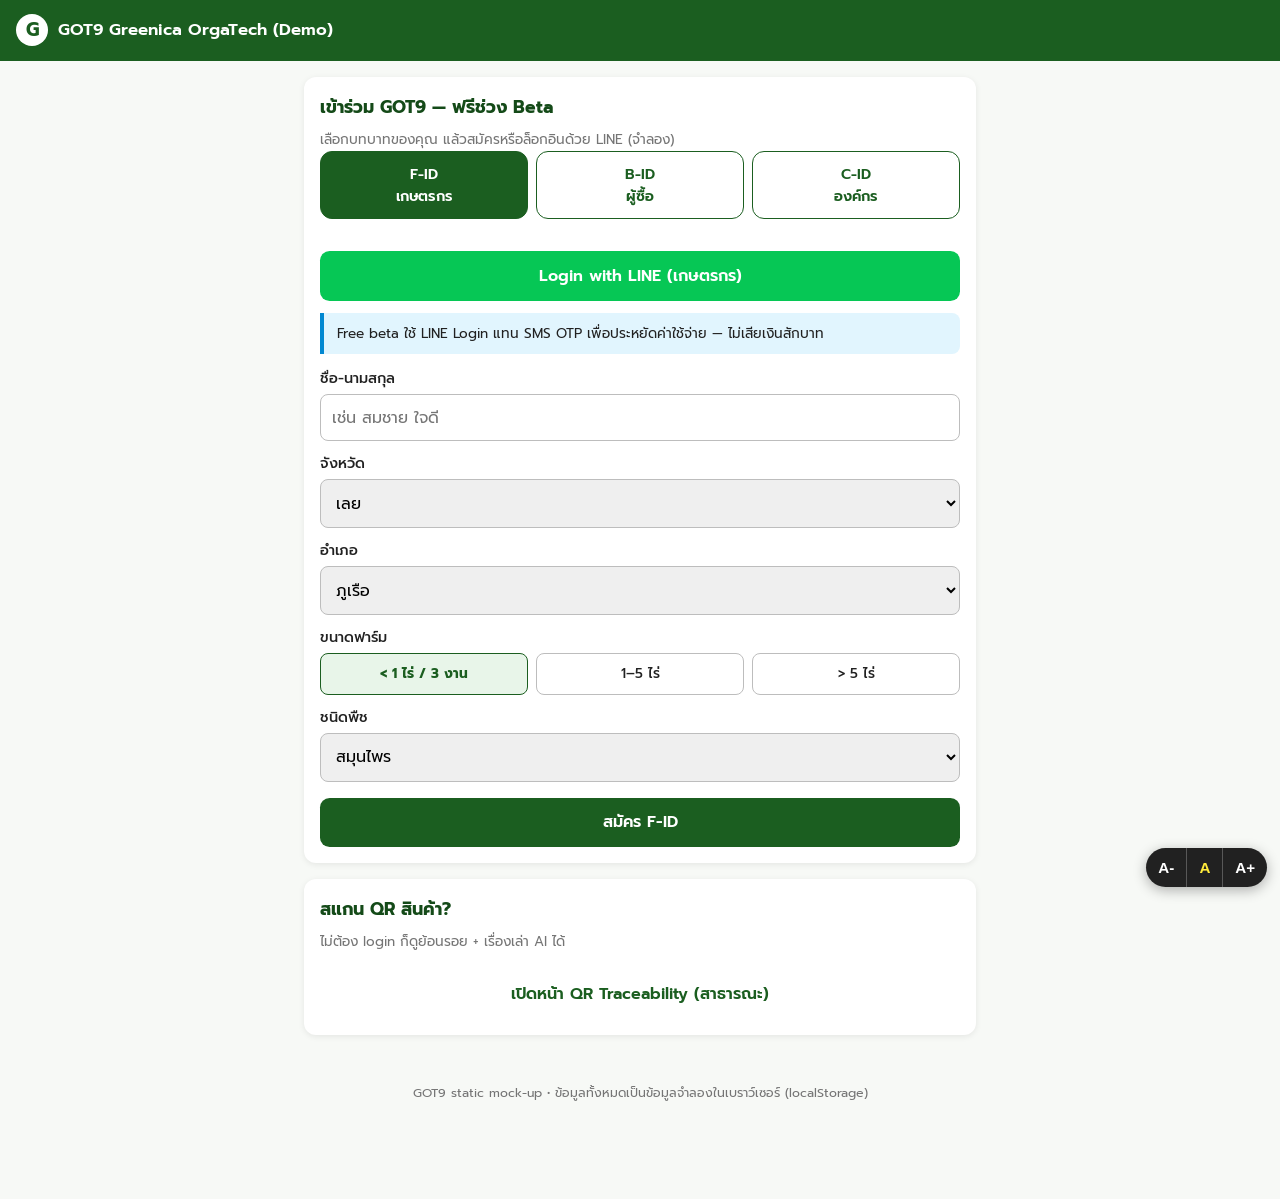
==== mock/index.html @ 247d738d "Add /mock/ static demo (HTML/CSS/JS, LINE auth, dashboards, QR trace)" ====
<!DOCTYPE html>
<html lang="th">
<head>
<meta charset="UTF-8">
<meta name="viewport" content="width=device-width, initial-scale=1.0">
<title>GOT9 — เข้าสู่ระบบ / สมัครสมาชิก</title>
<link rel="stylesheet" href="style.css">
<link rel="preconnect" href="https://fonts.googleapis.com">
<link href="https://fonts.googleapis.com/css2?family=Prompt:wght@400;500;600;700&display=swap" rel="stylesheet">
</head>
<body>
<header class="topbar"><span class="logo-dot">G</span><h1>GOT9 Greenica OrgaTech (Demo)</h1></header>
<main>
  <div class="card">
    <h2>เข้าร่วม GOT9 — ฟรีช่วง Beta</h2>
    <p class="hint">เลือกบทบาทของคุณ แล้วสมัครหรือล็อกอินด้วย LINE (จำลอง)</p>
    <div class="tabs">
      <button class="tab active" data-role-tab="F-ID" onclick="got9Tab('F-ID')">F-ID<br>เกษตรกร</button>
      <button class="tab" data-role-tab="B-ID" onclick="got9Tab('B-ID')">B-ID<br>ผู้ซื้อ</button>
      <button class="tab" data-role-tab="C-ID" onclick="got9Tab('C-ID')">C-ID<br>องค์กร</button>
    </div>

    <!-- F-ID -->
    <div class="tabpane active" id="pane-F-ID">
      <button class="btn btn-line" onclick="got9LineLogin('F-ID')">Login with LINE (เกษตรกร)</button>
      <div class="notice">Free beta ใช้ LINE Login แทน SMS OTP เพื่อประหยัดค่าใช้จ่าย — ไม่เสียเงินสักบาท</div>
      <form onsubmit="return got9Submit('F-ID', this)">
        <label>ชื่อ-นามสกุล</label>
        <input name="farmerName" required placeholder="เช่น สมชาย ใจดี">
        <label>จังหวัด</label>
        <select name="province"><option selected>เลย</option><option>อุดรธานี</option><option>เชียงราย</option></select>
        <label>อำเภอ</label>
        <select name="amphoe"><option selected>ภูเรือ</option><option>เมืองเลย</option><option>ด่านซ้าย</option></select>
        <label>ขนาดฟาร์ม</label>
        <div class="radio-row">
          <label><input type="radio" name="farmSize" value="<1ไร่/3งาน" checked><span>&lt; 1 ไร่ / 3 งาน</span></label>
          <label><input type="radio" name="farmSize" value="1-5ไร่"><span>1–5 ไร่</span></label>
          <label><input type="radio" name="farmSize" value=">5ไร่"><span>&gt; 5 ไร่</span></label>
        </div>
        <label>ชนิดพืช</label>
        <select name="cropType"><option>สมุนไพร</option><option>ผักอินทรีย์</option><option>ผลไม้</option></select>
        <button class="btn btn-primary" type="submit">สมัคร F-ID</button>
      </form>
    </div>

    <!-- B-ID -->
    <div class="tabpane" id="pane-B-ID">
      <button class="btn btn-line" onclick="got9LineLogin('B-ID')">Login with LINE (ผู้ซื้อ)</button>
      <div class="notice">Free beta ใช้ LINE Login แทน SMS OTP เพื่อประหยัดค่าใช้จ่าย — ไม่เสียเงินสักบาท</div>
      <form onsubmit="return got9Submit('B-ID', this)">
        <label>ชื่อที่แสดง</label>
        <input name="displayName" required placeholder="เช่น น้องมิ้นท์">
        <label>วันเกิด + เวลาเกิด</label>
        <input name="dob" type="datetime-local">
        <p class="hint">เพื่อวิเคราะห์ธาตุเจ้าเรือนตามศาสตร์แพทย์แผนไทย &amp; โป๊ยหยี่สี่เถียว (จำลอง)</p>
        <button class="btn btn-primary" type="submit">สมัคร B-ID</button>
      </form>
    </div>

    <!-- C-ID -->
    <div class="tabpane" id="pane-C-ID">
      <button class="btn btn-line" onclick="got9LineLogin('C-ID')">Login with LINE (องค์กร)</button>
      <div class="notice">Free beta ใช้ LINE Login แทน SMS OTP เพื่อประหยัดค่าใช้จ่าย — ไม่เสียเงินสักบาท</div>
      <form onsubmit="return got9Submit('C-ID', this)">
        <label>ชื่อบริษัท/องค์กร</label>
        <input name="companyName" required placeholder="เช่น โรงแรมภูเรือ จำกัด">
        <label>เลขประจำตัวผู้เสียภาษี (13 หลัก)</label>
        <input name="taxId" inputmode="numeric" maxlength="13" required placeholder="0XXXXXXXXXXXX">
        <label>ผู้ติดต่อ</label>
        <input name="contactPerson" required>
        <label>เบอร์โทร</label>
        <input name="tel" type="tel" required>
        <label>ประเภทธุรกิจ</label>
        <select name="bizType"><option>โรงแรม/ที่พัก</option><option>ร้านอาหาร</option><option>โรงพยาบาล/เวลเนส</option><option>อื่นๆ</option></select>
        <button class="btn btn-primary" type="submit">สมัคร C-ID</button>
      </form>
    </div>
  </div>
  <div class="card">
    <h2>สแกน QR สินค้า?</h2>
    <p class="hint">ไม่ต้อง login ก็ดูย้อนรอย + เรื่องเล่า AI ได้</p>
    <a href="qr-trace.html"><button class="btn btn-ghost" type="button">เปิดหน้า QR Traceability (สาธารณะ)</button></a>
  </div>
</main>

<div class="a11y" role="group" aria-label="ขนาดตัวอักษร">
  <button onclick="got9Font(0)">A-</button><button onclick="got9Font(1)">A</button><button onclick="got9Font(2)">A+</button>
</div>
<footer>GOT9 static mock-up • ข้อมูลทั้งหมดเป็นข้อมูลจำลองในเบราว์เซอร์ (localStorage)</footer>
<script src="app.js"></script>
</body>
</html>
---- mock/style.css ----
/* GOT9 MVP static mock-up — mobile-first, rem-based.
   Palette: Dark Green (primary), Earth Brown (secondary), Water Blue (accent).
   :root font-size is set dynamically by app.js (A- / A / A+). */
:root {
  --green: #1B5E20;
  --green-dark: #144A18;
  --green-soft: #E8F5E9;
  --brown: #6D4C41;
  --brown-soft: #EFEBE9;
  --blue: #0288D1;
  --blue-soft: #E1F5FE;
  --line-green: #06C755;
  --ink: #212121;
  --muted: #757575;
  --card: #FFFFFF;
  --bg: #F7F9F6;
  --danger: #C62828;
  --radius: 0.75rem;
  font-size: 16px; /* overridden by JS */
}

* { box-sizing: border-box; }

body {
  margin: 0;
  font-family: 'Prompt', 'Noto Sans Thai', system-ui, sans-serif;
  background: var(--bg);
  color: var(--ink);
  font-size: 1rem;
  line-height: 1.6;
  padding-bottom: 5rem;
}

header.topbar {
  background: var(--green);
  color: #fff;
  padding: 0.9rem 1rem;
  position: sticky;
  top: 0;
  z-index: 50;
  display: flex;
  align-items: center;
  gap: 0.6rem;
}
header.topbar .logo-dot {
  width: 2rem; height: 2rem; border-radius: 50%;
  background: #fff; color: var(--green);
  display: inline-flex; align-items: center; justify-content: center;
  font-weight: 700; font-size: 1.2rem;
}
header.topbar h1 { font-size: 1.05rem; margin: 0; font-weight: 600; }
header.topbar .spacer { flex: 1; }
header.topbar a { color: #fff; font-size: 0.85rem; }

main { max-width: 34rem; margin: 0 auto; padding: 1rem; }

.card {
  background: var(--card);
  border-radius: var(--radius);
  padding: 1rem;
  margin-bottom: 1rem;
  box-shadow: 0 0.1rem 0.4rem rgba(0,0,0,0.08);
}
.card h2 { margin: 0 0 0.5rem; font-size: 1.1rem; color: var(--green-dark); }
.card p.hint { color: var(--muted); font-size: 0.85rem; margin: 0.25rem 0 0; }

/* Role tabs */
.tabs { display: flex; gap: 0.5rem; margin-bottom: 1rem; }
.tab {
  flex: 1; text-align: center; padding: 0.7rem 0.25rem;
  border-radius: var(--radius); border: 0.12rem solid var(--green);
  background: #fff; color: var(--green); font-weight: 600;
  cursor: pointer; font-size: 0.9rem; font-family: inherit;
}
.tab.active { background: var(--green); color: #fff; }
.tabpane { display: none; }
.tabpane.active { display: block; }

/* Forms */
label { display: block; font-size: 0.9rem; margin: 0.7rem 0 0.25rem; font-weight: 500; }
input, select {
  width: 100%; padding: 0.65rem 0.7rem; font-size: 1rem;
  border: 0.1rem solid #BDBDBD; border-radius: 0.5rem; font-family: inherit;
}
input:focus, select:focus { outline: 0.15rem solid var(--blue); border-color: var(--blue); }
.radio-row { display: flex; gap: 0.5rem; flex-wrap: wrap; }
.radio-row label {
  flex: 1; border: 0.1rem solid #BDBDBD; border-radius: 0.5rem;
  padding: 0.55rem 0.4rem; text-align: center; font-size: 0.85rem; margin: 0; cursor: pointer;
}
.radio-row input { display: none; }
.radio-row input:checked + span { font-weight: 700; color: var(--green); }
.radio-row label:has(input:checked) { border-color: var(--green); background: var(--green-soft); }

button.btn {
  width: 100%; padding: 0.8rem; margin-top: 1rem; font-size: 1rem; font-weight: 600;
  border: none; border-radius: 0.6rem; cursor: pointer; font-family: inherit;
}
.btn-line { background: var(--line-green); color: #fff; }
.btn-primary { background: var(--green); color: #fff; }
.btn-brown { background: var(--brown); color: #fff; }
.btn-ghost { background: #fff; color: var(--green); border: 0.12rem solid var(--green); }

.notice {
  background: var(--blue-soft); border-left: 0.3rem solid var(--blue);
  padding: 0.6rem 0.8rem; border-radius: 0 0.5rem 0.5rem 0;
  font-size: 0.85rem; margin: 0.8rem 0;
}

/* Progress / badges */
.progress { height: 0.8rem; background: #E0E0E0; border-radius: 1rem; overflow: hidden; margin: 0.4rem 0; }
.progress > div { height: 100%; background: var(--green); border-radius: 1rem; }
.badge {
  display: inline-block; font-size: 0.78rem; font-weight: 600;
  padding: 0.15rem 0.6rem; border-radius: 1rem; margin: 0.15rem 0.2rem 0.15rem 0;
}
.badge.green { background: var(--green-soft); color: var(--green-dark); }
.badge.brown { background: var(--brown-soft); color: var(--brown); }
.badge.blue { background: var(--blue-soft); color: #01579B; }
.badge.red { background: #FFEBEE; color: var(--danger); }

.product { display: flex; gap: 0.8rem; align-items: center; }
.product .thumb {
  width: 4rem; height: 4rem; border-radius: 0.6rem; flex-shrink: 0;
  display: flex; align-items: center; justify-content: center; font-size: 2rem;
  background: var(--green-soft);
}
.product h3 { margin: 0 0 0.2rem; font-size: 1rem; }
.product .price { color: var(--brown); font-weight: 700; }

/* Map */
#map { height: 16rem; border-radius: var(--radius); z-index: 1; }
.legend { font-size: 0.8rem; color: var(--muted); margin-top: 0.3rem; }
.swatch { display: inline-block; width: 0.8rem; height: 0.8rem; border-radius: 0.2rem; vertical-align: middle; }

/* Activity list */
ul.clean { list-style: none; padding: 0; margin: 0.5rem 0 0; }
ul.clean li {
  background: var(--green-soft); border-radius: 0.5rem;
  padding: 0.5rem 0.7rem; margin-bottom: 0.4rem; font-size: 0.9rem;
}
ul.clean li small { color: var(--muted); }

/* AI report + hero */
.hero {
  border-radius: var(--radius); padding: 2.2rem 1.2rem; color: #fff; text-align: center;
  background: linear-gradient(160deg, #1B5E20 10%, #2E7D32 45%, #0288D1 100%);
  position: relative; overflow: hidden; margin-bottom: 1rem;
}
.hero .sun {
  position: absolute; top: 1rem; right: 1.4rem; width: 3rem; height: 3rem;
  background: #FFF176; border-radius: 50%; opacity: 0.9;
}
.hero .hills {
  position: absolute; bottom: -1.2rem; left: -10%; width: 120%; height: 4rem;
  background: rgba(255,255,255,0.18); border-radius: 50% 50% 0 0;
}
.hero h2 { margin: 0.2rem 0; font-size: 1.4rem; position: relative; }
.hero p { margin: 0; opacity: 0.92; position: relative; }
.ai-report {
  background: #F3E5F5; border: 0.1rem solid #CE93D8; border-radius: var(--radius);
  padding: 1rem; font-size: 0.92rem;
}
.ai-report .ai-head { font-weight: 700; color: #6A1B9A; margin-bottom: 0.4rem; }

/* Floating A11y widget */
.a11y {
  position: fixed; right: 0.8rem; bottom: 0.8rem; z-index: 100;
  background: var(--ink); color: #fff; border-radius: 2rem;
  display: flex; align-items: center; box-shadow: 0 0.2rem 0.8rem rgba(0,0,0,0.3);
}
.a11y button {
  background: transparent; border: none; color: #fff;
  font-weight: 700; font-size: 0.95rem; padding: 0.7rem 0.75rem; cursor: pointer;
}
.a11y button + button { border-left: 1px solid rgba(255,255,255,0.25); }
.a11y button.cur { color: #FFEB3B; }

footer { text-align: center; color: var(--muted); font-size: 0.78rem; padding: 1rem; }

@media (min-width: 40rem) {
  main { max-width: 44rem; }
  #map { height: 20rem; }
}
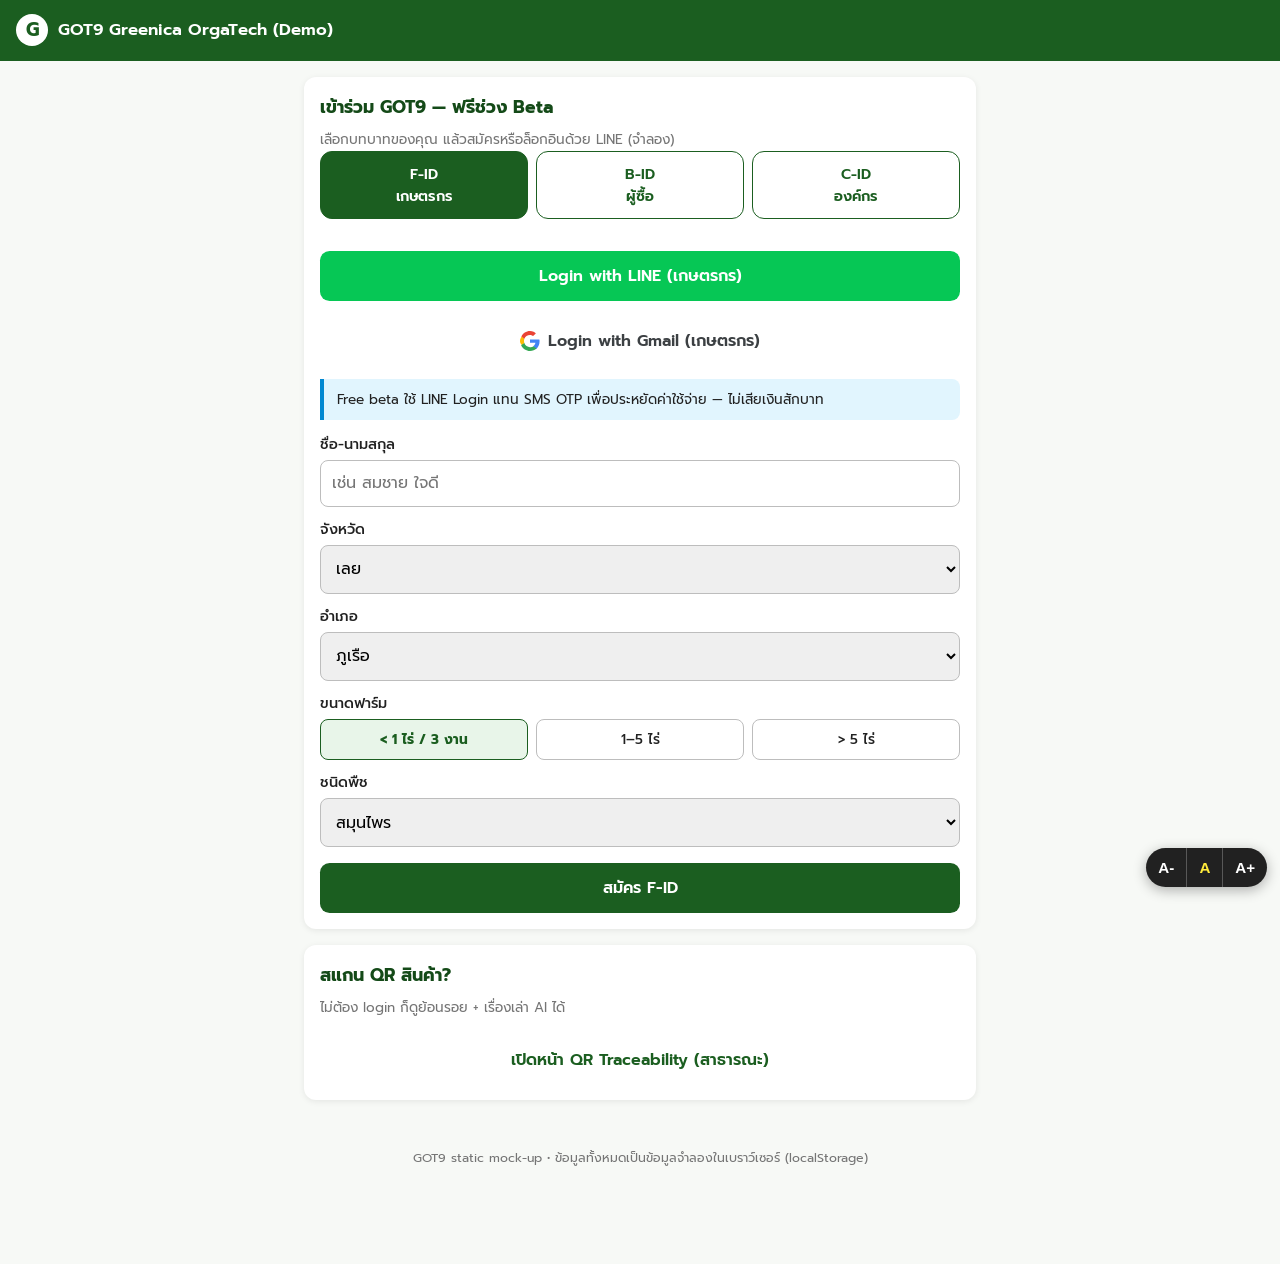
==== commit afe411b6: "mock: Gmail login buttons" ====
--- a/mock/index.html
+++ b/mock/index.html
@@ -23,6 +23,7 @@
     <!-- F-ID -->
     <div class="tabpane active" id="pane-F-ID">
       <button class="btn btn-line" onclick="got9LineLogin('F-ID')">Login with LINE (เกษตรกร)</button>
+      <button class="btn btn-google" onclick="got9GoogleLogin('F-ID')"><svg viewBox="0 0 24 24" width="20" height="20"><path fill="#4285F4" d="M23.5 12.3c0-.9-.1-1.5-.3-2.2H12v4.1h6.5c-.1 1.1-.8 2.7-2.4 3.8l-.1.7 3.4 2.7.2.1c2.2-2 3.9-5 3.9-9.2z"/><path fill="#34A853" d="M12 24c3.2 0 5.9-1.1 7.9-2.9l-3.8-2.9c-1 .7-2.4 1.2-4.1 1.2-3.1 0-5.8-2.1-6.8-5l-.7.1-3 2.4v.5C3.5 21.3 7.4 24 12 24z"/><path fill="#FBBC05" d="M5.2 14.4c-.2-.7-.4-1.5-.4-2.4s.1-1.7.4-2.4l-.1-.7-2.9-2.3-.5.2C.6 8.9 0 10.3 0 12s.6 3.1 1.7 4.4l3.5-2z"/><path fill="#EA4335" d="M12 4.7c1.8 0 3 .8 3.7 1.4l3.3-3.2C17.9 1.1 15.2 0 12 0 7.4 0 3.5 2.7 1.7 6.6l3.5 2.7c1-2.9 3.7-4.6 6.8-4.6z"/></svg>Login with Gmail (เกษตรกร)</button>
       <div class="notice">Free beta ใช้ LINE Login แทน SMS OTP เพื่อประหยัดค่าใช้จ่าย — ไม่เสียเงินสักบาท</div>
       <form onsubmit="return got9Submit('F-ID', this)">
         <label>ชื่อ-นามสกุล</label>
@@ -46,6 +47,7 @@
     <!-- B-ID -->
     <div class="tabpane" id="pane-B-ID">
       <button class="btn btn-line" onclick="got9LineLogin('B-ID')">Login with LINE (ผู้ซื้อ)</button>
+      <button class="btn btn-google" onclick="got9GoogleLogin('B-ID')"><svg viewBox="0 0 24 24" width="20" height="20"><path fill="#4285F4" d="M23.5 12.3c0-.9-.1-1.5-.3-2.2H12v4.1h6.5c-.1 1.1-.8 2.7-2.4 3.8l-.1.7 3.4 2.7.2.1c2.2-2 3.9-5 3.9-9.2z"/><path fill="#34A853" d="M12 24c3.2 0 5.9-1.1 7.9-2.9l-3.8-2.9c-1 .7-2.4 1.2-4.1 1.2-3.1 0-5.8-2.1-6.8-5l-.7.1-3 2.4v.5C3.5 21.3 7.4 24 12 24z"/><path fill="#FBBC05" d="M5.2 14.4c-.2-.7-.4-1.5-.4-2.4s.1-1.7.4-2.4l-.1-.7-2.9-2.3-.5.2C.6 8.9 0 10.3 0 12s.6 3.1 1.7 4.4l3.5-2z"/><path fill="#EA4335" d="M12 4.7c1.8 0 3 .8 3.7 1.4l3.3-3.2C17.9 1.1 15.2 0 12 0 7.4 0 3.5 2.7 1.7 6.6l3.5 2.7c1-2.9 3.7-4.6 6.8-4.6z"/></svg>Login with Gmail (ผู้ซื้อ)</button>
       <div class="notice">Free beta ใช้ LINE Login แทน SMS OTP เพื่อประหยัดค่าใช้จ่าย — ไม่เสียเงินสักบาท</div>
       <form onsubmit="return got9Submit('B-ID', this)">
         <label>ชื่อที่แสดง</label>
@@ -60,6 +62,7 @@
     <!-- C-ID -->
     <div class="tabpane" id="pane-C-ID">
       <button class="btn btn-line" onclick="got9LineLogin('C-ID')">Login with LINE (องค์กร)</button>
+      <button class="btn btn-google" onclick="got9GoogleLogin('C-ID')"><svg viewBox="0 0 24 24" width="20" height="20"><path fill="#4285F4" d="M23.5 12.3c0-.9-.1-1.5-.3-2.2H12v4.1h6.5c-.1 1.1-.8 2.7-2.4 3.8l-.1.7 3.4 2.7.2.1c2.2-2 3.9-5 3.9-9.2z"/><path fill="#34A853" d="M12 24c3.2 0 5.9-1.1 7.9-2.9l-3.8-2.9c-1 .7-2.4 1.2-4.1 1.2-3.1 0-5.8-2.1-6.8-5l-.7.1-3 2.4v.5C3.5 21.3 7.4 24 12 24z"/><path fill="#FBBC05" d="M5.2 14.4c-.2-.7-.4-1.5-.4-2.4s.1-1.7.4-2.4l-.1-.7-2.9-2.3-.5.2C.6 8.9 0 10.3 0 12s.6 3.1 1.7 4.4l3.5-2z"/><path fill="#EA4335" d="M12 4.7c1.8 0 3 .8 3.7 1.4l3.3-3.2C17.9 1.1 15.2 0 12 0 7.4 0 3.5 2.7 1.7 6.6l3.5 2.7c1-2.9 3.7-4.6 6.8-4.6z"/></svg>Login with Gmail (องค์กร)</button>
       <div class="notice">Free beta ใช้ LINE Login แทน SMS OTP เพื่อประหยัดค่าใช้จ่าย — ไม่เสียเงินสักบาท</div>
       <form onsubmit="return got9Submit('C-ID', this)">
         <label>ชื่อบริษัท/องค์กร</label>
--- a/mock/style.css
+++ b/mock/style.css
@@ -97,6 +97,10 @@
   border: none; border-radius: 0.6rem; cursor: pointer; font-family: inherit;
 }
 .btn-line { background: var(--line-green); color: #fff; }
+.btn-google {
+  background: #fff; color: #3c4043; border: 0.1rem solid #dadce0;
+  display: flex; align-items: center; justify-content: center; gap: 0.5rem;
+}
 .btn-primary { background: var(--green); color: #fff; }
 .btn-brown { background: var(--brown); color: #fff; }
 .btn-ghost { background: #fff; color: var(--green); border: 0.12rem solid var(--green); }
